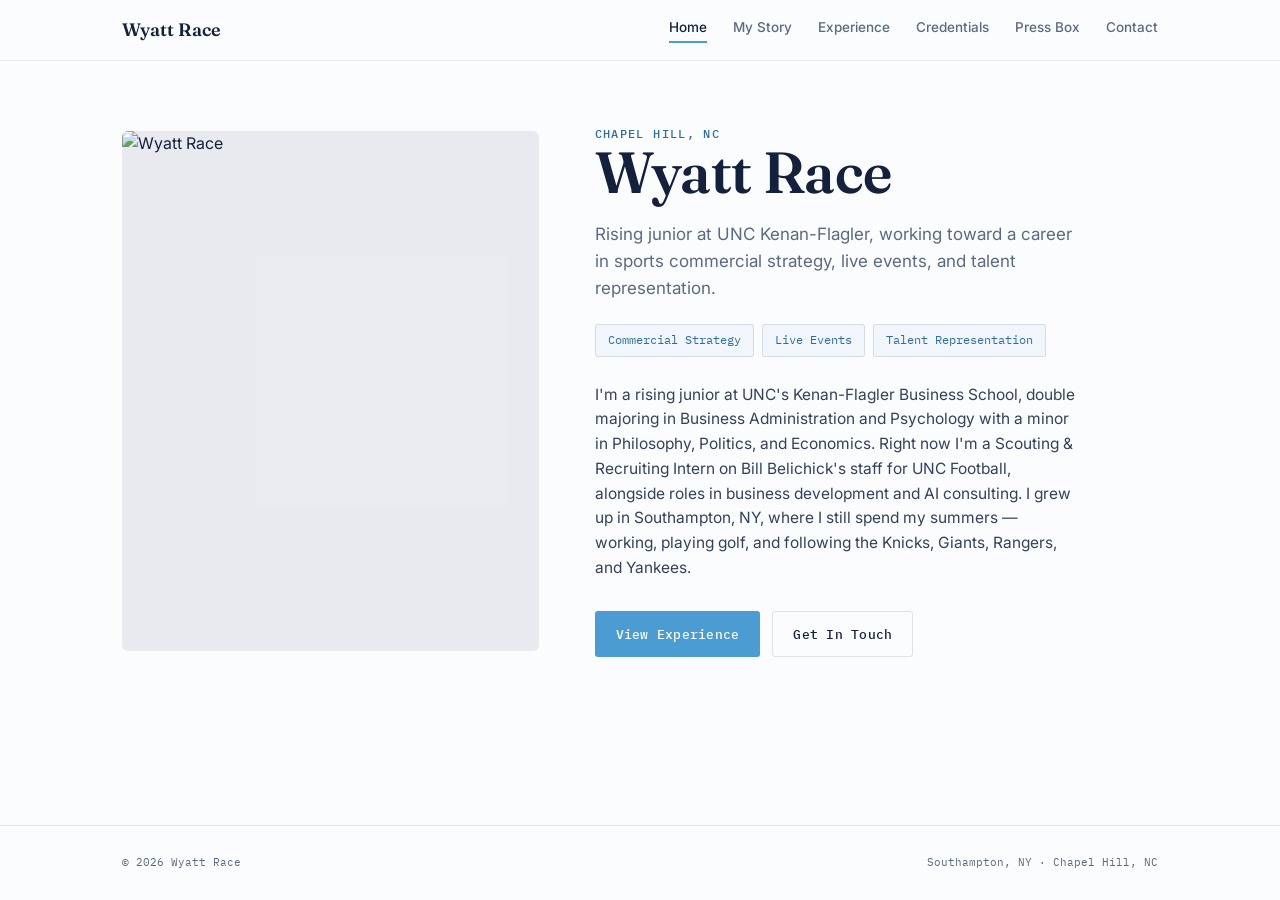
==== index.html @ 302ca2a0 "Add files via upload" ====
<!DOCTYPE html>
<html lang="en">
<head>
<meta charset="UTF-8">
<meta name="viewport" content="width=device-width, initial-scale=1.0">
<title>Wyatt Race</title>
<link rel="preconnect" href="https://fonts.googleapis.com">
<link rel="preconnect" href="https://fonts.gstatic.com" crossorigin>
<link href="https://fonts.googleapis.com/css2?family=Fraunces:opsz,wght@9..144,500;9..144,600&family=Inter:wght@400;500;600;700&family=IBM+Plex+Mono:wght@400;500&display=swap" rel="stylesheet">
<style>
:root{
  --blue:#4B9CD3;
  --blue-deep:#2E6D9E;
  --ink:#14213D;
  --white:#FFFFFF;
  --paper:#FBFCFE;
  --line: rgba(20,33,61,0.12);
  --line-soft: rgba(20,33,61,0.08);
  --muted:#5A6A82;
}
*{box-sizing:border-box; margin:0; padding:0;}
html{scroll-behavior:smooth;}
body{
  background:var(--paper);
  color:var(--ink);
  font-family:'Inter', sans-serif;
  line-height:1.6;
  -webkit-font-smoothing:antialiased;
  min-height:100vh;
  display:flex;
  flex-direction:column;
}
a{color:inherit; text-decoration:none;}
.wrap{max-width:1100px; margin:0 auto; padding:0 32px; width:100%;}
main{flex:1;}
.mono{font-family:'IBM Plex Mono', monospace;}
h1,h2,h3{font-family:'Fraunces', serif; font-weight:600; letter-spacing:-0.01em;}
.eyebrow{
  font-family:'IBM Plex Mono', monospace;
  font-size:11.5px;
  letter-spacing:.12em;
  text-transform:uppercase;
  color:var(--blue-deep);
  font-weight:500;
  display:block;
}

/* ---------- NAV ---------- */
nav{
  position:sticky; top:0; z-index:50;
  background:rgba(251,252,254,0.9);
  backdrop-filter: blur(10px);
  border-bottom:1px solid var(--line-soft);
}
nav .wrap{display:flex; align-items:center; justify-content:space-between; height:60px;}
.brand{font-family:'Fraunces', serif; font-size:18px; font-weight:600; color:var(--ink);}
.navlinks{display:flex; gap:26px; font-size:13.5px; font-weight:500; color:var(--muted);}
.navlinks a{transition:color .15s ease; padding-bottom:3px; border-bottom:2px solid transparent;}
.navlinks a:hover{color:var(--blue-deep);}
.navlinks a.active{color:var(--ink); border-color:var(--blue);}
.nav-toggle{display:none; background:none; border:none; cursor:pointer; padding:8px;}
.nav-toggle span{display:block; width:20px; height:2px; background:var(--ink); margin:5px 0;}
@media(max-width:760px){
  .navlinks{
    position:fixed; top:60px; left:0; right:0; flex-direction:column; gap:0;
    background:var(--paper); border-bottom:1px solid var(--line-soft);
    max-height:0; overflow:hidden; transition:max-height .25s ease;
  }
  .navlinks.open{max-height:340px;}
  .navlinks a{padding:15px 32px; border-bottom:1px solid var(--line-soft); width:100%;}
  .nav-toggle{display:block;}
}

/* ---------- HOME HERO ---------- */
.hero{padding:64px 0 90px;}
.hero-inner{display:grid; grid-template-columns:0.85fr 1.15fr; gap:56px; align-items:center;}
@media(max-width:820px){ .hero-inner{grid-template-columns:1fr;} }
.hero-photo{
  position:relative; border-radius:6px; overflow:hidden;
  aspect-ratio: 4/5; background:var(--line-soft);
}
.hero-photo img{width:100%; height:100%; object-fit:cover; display:block;}
.hero h1{font-size:clamp(38px,5.4vw,58px); line-height:1.02; color:var(--ink);}
.hero-sub{margin-top:18px; font-size:17px; max-width:480px; color:var(--muted);}
.position-tags{display:flex; flex-wrap:wrap; gap:8px; margin-top:22px;}
.position-tags span{
  font-family:'IBM Plex Mono', monospace; font-size:11.5px;
  border:1px solid var(--line); color:var(--blue-deep);
  padding:6px 12px; border-radius:3px; background:rgba(75,156,211,0.06);
}
.hero-bio{margin-top:26px; font-size:15.5px; color:#33415c; max-width:480px;}
.hero-cta{margin-top:30px; display:flex; gap:12px; flex-wrap:wrap;}
.btn{
  font-family:'IBM Plex Mono', monospace; font-size:12.5px; font-weight:500;
  letter-spacing:.02em; padding:12px 20px; border-radius:3px;
  display:inline-flex; align-items:center; gap:8px; border:1px solid transparent;
  transition:opacity .15s ease;
}
.btn-solid{background:var(--blue); color:var(--white);}
.btn-outline{border-color:var(--line); color:var(--ink);}
.btn:hover{opacity:.8;}

/* ---------- SUBPAGE HEADER ---------- */
.page-header{padding:64px 0 40px; border-bottom:1px solid var(--line);}
.page-header h1{font-size:clamp(32px,4.5vw,46px); margin-top:10px;}
.page-header p{margin-top:14px; font-size:15.5px; color:var(--muted); max-width:520px;}
.page-body{padding:50px 0 80px;}

/* ---------- EXPERIENCE ---------- */
.role{
  display:grid; grid-template-columns:110px 1fr; gap:22px;
  padding:26px 0; border-top:1px solid var(--line-soft);
}
.role:first-child{border-top:none;}
@media(max-width:600px){ .role{grid-template-columns:1fr;} }
.role .when{font-family:'IBM Plex Mono',monospace; font-size:11.5px; color:var(--muted); padding-top:4px;}
.role-body{display:grid; grid-template-columns:1fr auto; gap:20px; align-items:start;}
@media(max-width:600px){ .role-body{grid-template-columns:1fr;} }
.role h3{font-size:19px; color:var(--ink); margin-bottom:4px; font-weight:600; letter-spacing:0;}
.role .org{font-family:'IBM Plex Mono',monospace; font-size:12px; color:var(--blue-deep); margin-bottom:10px;}
.role ul{padding-left:17px; font-size:14.5px; color:#33415c;}
.role li{margin-bottom:5px;}
.role-photo{width:130px; height:96px; border-radius:4px; overflow:hidden; flex-shrink:0;}
.role-photo img{width:100%; height:100%; object-fit:cover; display:block;}
@media(max-width:600px){ .role-photo{width:100%; height:170px; margin-top:12px;} }

/* ---------- CREDENTIALS ---------- */
.cred-list{display:flex; flex-direction:column;}
.cred{
  display:grid; grid-template-columns:70px 1fr; gap:20px;
  padding:22px 0; border-top:1px solid var(--line-soft);
}
.cred:first-child{border-top:none;}
.cred .g{font-family:'Fraunces',serif; font-size:22px; color:var(--blue-deep); font-weight:600;}
.cred p strong{color:var(--ink);}
.cred p{font-size:14.5px; color:var(--muted);}

/* ---------- PRESS BOX / BLOG ---------- */
.blog-toolbar{display:flex; justify-content:space-between; align-items:center; gap:16px; margin-bottom:30px; flex-wrap:wrap;}
.blog-toolbar .note{font-size:13px; color:var(--muted); max-width:420px;}
.new-post-btn{
  background:var(--ink); color:var(--white);
  font-family:'IBM Plex Mono',monospace; font-size:12px; font-weight:500;
  padding:10px 16px; border-radius:3px; border:none; cursor:pointer;
}
.new-post-btn:hover{background:var(--blue-deep);}
.post-form{display:none; border:1px solid var(--line); border-radius:4px; padding:22px; margin-bottom:30px; background:var(--white);}
.post-form.open{display:block;}
.post-form input, .post-form select, .post-form textarea{
  width:100%; font-family:'Inter',sans-serif; font-size:14.5px;
  padding:10px 12px; border:1px solid var(--line); border-radius:3px;
  background:var(--paper); margin-bottom:12px;
}
.post-form textarea{min-height:130px; resize:vertical;}
.post-form-row{display:flex; gap:12px;}
.post-form-row > *{flex:1;}
.post-form-actions{display:flex; gap:10px; justify-content:flex-end;}
.post-form-actions button{
  font-family:'IBM Plex Mono',monospace; font-size:12px; font-weight:500;
  padding:9px 16px; border-radius:3px; cursor:pointer; border:1px solid var(--line);
}
.post-form-actions .save{background:var(--blue); border-color:var(--blue); color:var(--white);}
.post-form-actions .cancel{background:transparent;}
.posts{display:flex; flex-direction:column;}
.post{border-top:1px solid var(--line-soft); padding:24px 0; display:grid; grid-template-columns:100px 1fr; gap:20px;}
.post:first-child{border-top:none;}
@media(max-width:600px){ .post{grid-template-columns:1fr; gap:6px;} }
.post .date{font-family:'IBM Plex Mono',monospace; font-size:11.5px; color:var(--muted); padding-top:3px;}
.post .tag{display:inline-block; font-family:'IBM Plex Mono',monospace; font-size:10px; text-transform:uppercase; letter-spacing:.05em; color:var(--blue-deep); margin-bottom:5px;}
.post h3{font-size:17.5px; color:var(--ink); margin-bottom:5px; font-weight:600; letter-spacing:0; cursor:pointer;}
.post .excerpt{font-size:14.5px; color:#33415c;}
.post .full{display:none; font-size:14.5px; color:#33415c; white-space:pre-wrap; margin-top:6px;}
.post.expanded .excerpt{display:none;}
.post.expanded .full{display:block;}
.post .delete-x{font-family:'IBM Plex Mono',monospace; font-size:10.5px; color:var(--muted); margin-top:8px; display:inline-block; cursor:pointer;}
.post .delete-x:hover{color:#B23A32;}
.empty-state{padding:30px 0; text-align:center; color:var(--muted); font-family:'IBM Plex Mono',monospace; font-size:13px;}

/* ---------- MY STORY ---------- */
.story-body{font-size:16.5px; color:#33415c; max-width:640px;}
.story-body p{margin-bottom:16px;}
.placeholder-note{
  font-family:'IBM Plex Mono',monospace; font-size:13px; color:var(--muted);
  border:1px dashed var(--line); border-radius:4px; padding:18px 20px; max-width:640px;
}

/* ---------- CONTACT ---------- */
.contact-grid{display:grid; grid-template-columns:1.3fr 1fr; gap:40px;}
@media(max-width:700px){ .contact-grid{grid-template-columns:1fr;} }
.contact-grid p{color:var(--muted); font-size:15px; max-width:420px;}
.contact-list{display:flex; flex-direction:column; gap:12px;}
.contact-list a, .contact-list span{
  font-family:'IBM Plex Mono',monospace; font-size:13.5px; color:var(--ink);
  border-bottom:1px solid var(--line-soft); padding-bottom:9px;
}
.contact-list a:hover{color:var(--blue-deep);}

footer{padding:28px 0; border-top:1px solid var(--line);}
.foot-bottom{display:flex; justify-content:space-between; flex-wrap:wrap; gap:10px;
  font-family:'IBM Plex Mono',monospace; font-size:11px; color:var(--muted);}

</style>
</head>
<body>

<nav>
  <div class="wrap">
    <div class="brand">Wyatt Race</div>
    <div class="navlinks" id="navlinks">
      <a href="index.html" class="active">Home</a>
      <a href="my-story.html">My Story</a>
      <a href="experience.html">Experience</a>
      <a href="credentials.html">Credentials</a>
      <a href="press-box.html">Press Box</a>
      <a href="contact.html">Contact</a>
    </div>
    <button class="nav-toggle" id="navToggle" aria-label="Toggle menu"><span></span><span></span><span></span></button>
  </div>
</nav>

<main>
  <header class="hero">
    <div class="wrap hero-inner">
      <div class="hero-photo">
        <img src="images/headshot.jpg" alt="Wyatt Race">
      </div>
      <div class="hero-text">
        <span class="eyebrow">Chapel Hill, NC</span>
        <h1>Wyatt Race</h1>
        <p class="hero-sub">Rising junior at UNC Kenan-Flagler, working toward a career in sports commercial strategy, live events, and talent representation.</p>
        <div class="position-tags">
          <span>Commercial Strategy</span>
          <span>Live Events</span>
          <span>Talent Representation</span>
        </div>
        <p class="hero-bio">I'm a rising junior at UNC's Kenan-Flagler Business School, double majoring in Business Administration and Psychology with a minor in Philosophy, Politics, and Economics. Right now I'm a Scouting &amp; Recruiting Intern on Bill Belichick's staff for UNC Football, alongside roles in business development and AI consulting. I grew up in Southampton, NY, where I still spend my summers — working, playing golf, and following the Knicks, Giants, Rangers, and Yankees.</p>
        <div class="hero-cta">
          <a href="experience.html" class="btn btn-solid">View Experience</a>
          <a href="contact.html" class="btn btn-outline">Get In Touch</a>
        </div>
      </div>
    </div>
  </header>
</main>

<footer>
  <div class="wrap foot-bottom">
    <span>© 2026 Wyatt Race</span>
    <span>Southampton, NY · Chapel Hill, NC</span>
  </div>
</footer>

<script>
  const navToggle = document.getElementById('navToggle');
  const navlinks = document.getElementById('navlinks');
  navToggle.addEventListener('click', () => navlinks.classList.toggle('open'));
</script>

</body>
</html>
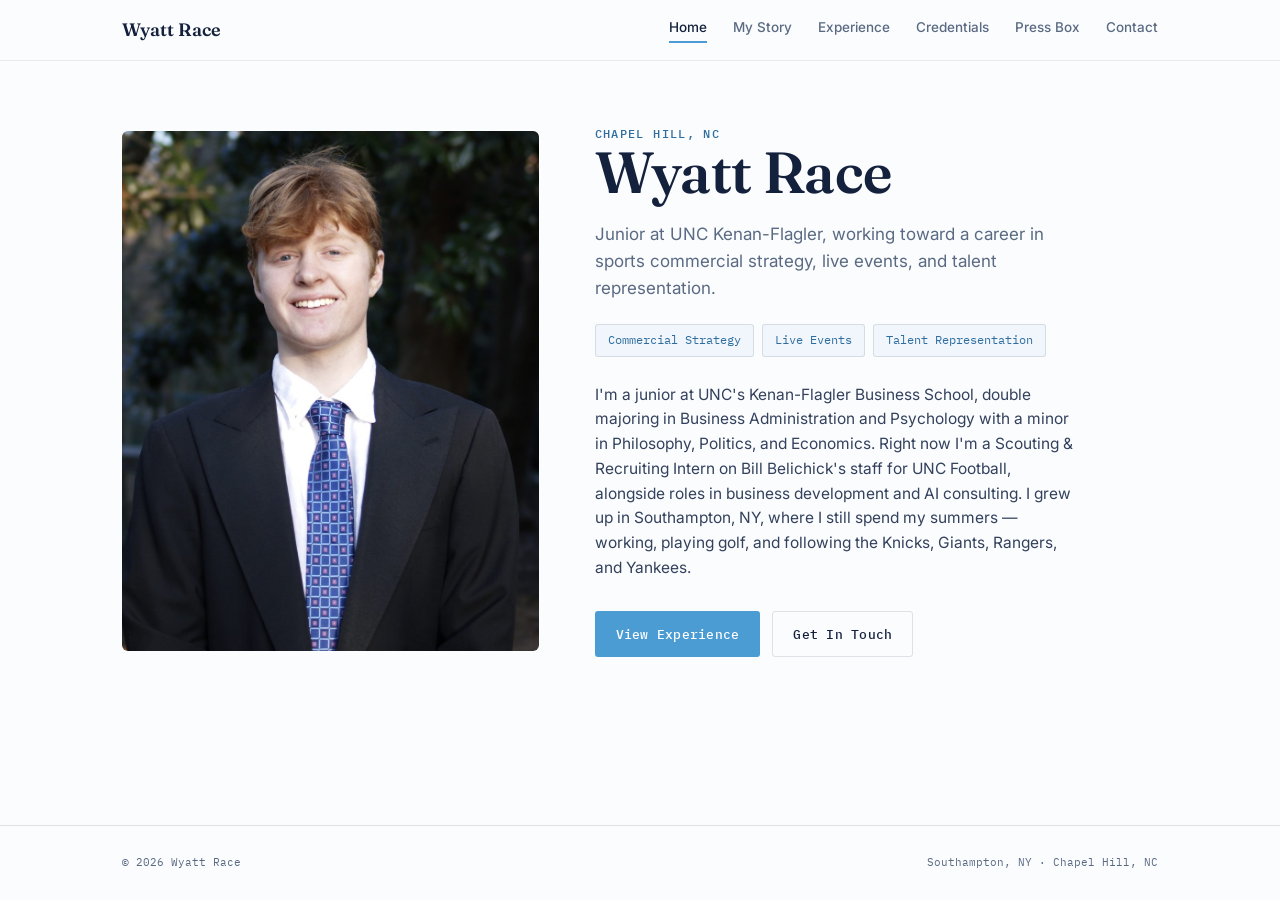
==== commit 42138ef1: "Change "rising junior" to "junior" on homepage Co-Authored-By: Claude Opus 4.8 <noreply@anthropic.co" ====
--- a/index.html
+++ b/index.html
@@ -227,13 +227,13 @@
       <div class="hero-text">
         <span class="eyebrow">Chapel Hill, NC</span>
         <h1>Wyatt Race</h1>
-        <p class="hero-sub">Rising junior at UNC Kenan-Flagler, working toward a career in sports commercial strategy, live events, and talent representation.</p>
+        <p class="hero-sub">Junior at UNC Kenan-Flagler, working toward a career in sports commercial strategy, live events, and talent representation.</p>
         <div class="position-tags">
           <span>Commercial Strategy</span>
           <span>Live Events</span>
           <span>Talent Representation</span>
         </div>
-        <p class="hero-bio">I'm a rising junior at UNC's Kenan-Flagler Business School, double majoring in Business Administration and Psychology with a minor in Philosophy, Politics, and Economics. Right now I'm a Scouting &amp; Recruiting Intern on Bill Belichick's staff for UNC Football, alongside roles in business development and AI consulting. I grew up in Southampton, NY, where I still spend my summers — working, playing golf, and following the Knicks, Giants, Rangers, and Yankees.</p>
+        <p class="hero-bio">I'm a junior at UNC's Kenan-Flagler Business School, double majoring in Business Administration and Psychology with a minor in Philosophy, Politics, and Economics. Right now I'm a Scouting &amp; Recruiting Intern on Bill Belichick's staff for UNC Football, alongside roles in business development and AI consulting. I grew up in Southampton, NY, where I still spend my summers — working, playing golf, and following the Knicks, Giants, Rangers, and Yankees.</p>
         <div class="hero-cta">
           <a href="experience.html" class="btn btn-solid">View Experience</a>
           <a href="contact.html" class="btn btn-outline">Get In Touch</a>
